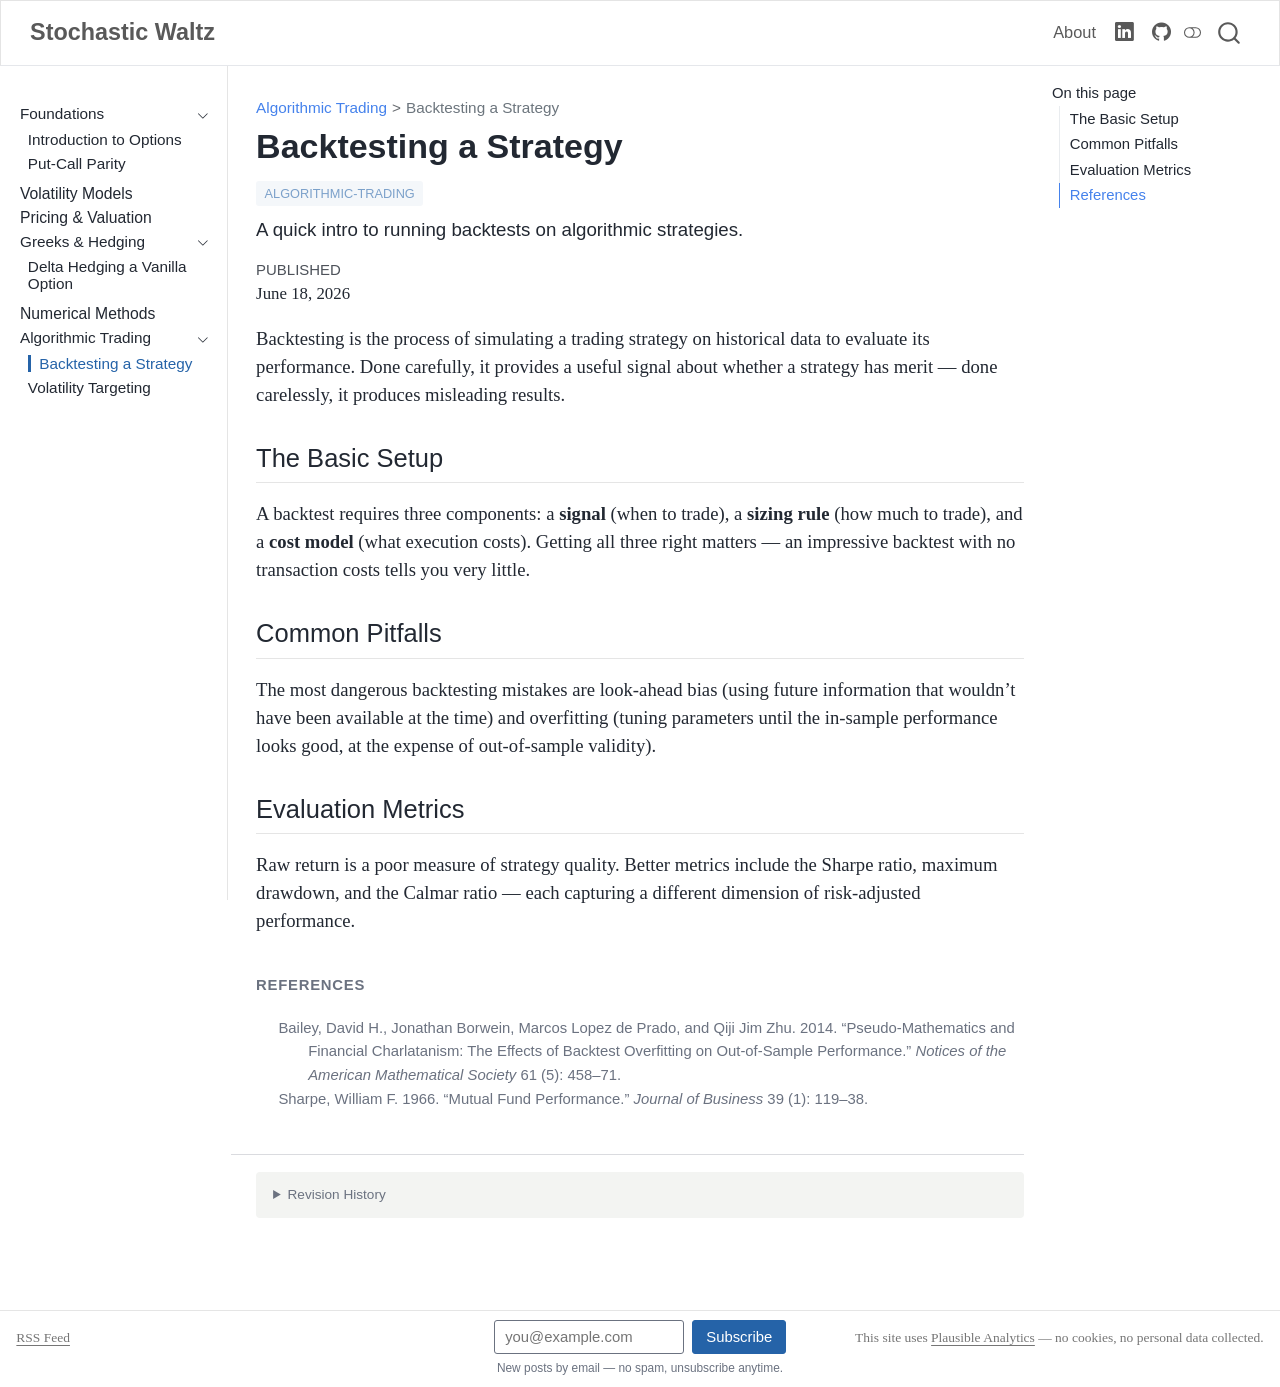
==== posts/algorithmic-trading/backtesting-a-strategy/index.html @ 93219af7 "Built site for gh-pages" ====
<!DOCTYPE html>
<html xmlns="http://www.w3.org/1999/xhtml" lang="en" xml:lang="en"><head>

<meta charset="utf-8">
<meta name="generator" content="quarto-1.9.38">

<meta name="viewport" content="width=device-width, initial-scale=1.0, user-scalable=yes">

<meta name="dcterms.date" content="2026-06-18">
<meta name="description" content="A quick intro to running backtests on algorithmic strategies.">

<title>Backtesting a Strategy – Stochastic Waltz</title>
<style>
/* Default styles provided by pandoc.
** See https://pandoc.org/MANUAL.html#variables-for-html for config info.
*/
code{white-space: pre-wrap;}
span.smallcaps{font-variant: small-caps;}
div.columns{display: flex; gap: min(4vw, 1.5em);}
div.column{flex: auto; overflow-x: auto;}
div.hanging-indent{margin-left: 1.5em; text-indent: -1.5em;}
ul.task-list{list-style: none;}
ul.task-list li input[type="checkbox"] {
  width: 0.8em;
  margin: 0 0.8em 0.2em -1em; /* quarto-specific, see https://github.com/quarto-dev/quarto-cli/issues/4556 */ 
  vertical-align: middle;
}
/* CSS for citations */
div.csl-bib-body { }
div.csl-entry {
  clear: both;
}
.hanging-indent div.csl-entry {
  margin-left:2em;
  text-indent:-2em;
}
div.csl-left-margin {
  min-width:2em;
  float:left;
}
div.csl-right-inline {
  margin-left:2em;
  padding-left:1em;
}
div.csl-indent {
  margin-left: 2em;
}</style>


<script src="../../../site_libs/quarto-nav/quarto-nav.js"></script>
<script src="../../../site_libs/quarto-nav/headroom.min.js"></script>
<script src="../../../site_libs/clipboard/clipboard.min.js"></script>
<script src="../../../site_libs/quarto-search/autocomplete.umd.js"></script>
<script src="../../../site_libs/quarto-search/fuse.min.js"></script>
<script src="../../../site_libs/quarto-search/quarto-search.js"></script>
<meta name="quarto:offset" content="../../../">
<script src="../../../site_libs/quarto-html/quarto.js" type="module"></script>
<script src="../../../site_libs/quarto-html/tabsets/tabsets.js" type="module"></script>
<script src="../../../site_libs/quarto-html/popper.min.js"></script>
<script src="../../../site_libs/quarto-html/tippy.umd.min.js"></script>
<script src="../../../site_libs/quarto-html/anchor.min.js"></script>
<link href="../../../site_libs/quarto-html/tippy.css" rel="stylesheet">
<link href="../../../site_libs/quarto-html/quarto-syntax-highlighting-15634bcf2e68342d4ad2dfa704d543f6.css" rel="stylesheet" class="quarto-color-scheme" id="quarto-text-highlighting-styles">
<link href="../../../site_libs/quarto-html/quarto-syntax-highlighting-dark-0a6b7249c26820e032cb0bd839ff02b1.css" rel="stylesheet" class="quarto-color-scheme quarto-color-alternate" id="quarto-text-highlighting-styles">
<link href="../../../site_libs/quarto-html/quarto-syntax-highlighting-15634bcf2e68342d4ad2dfa704d543f6.css" rel="stylesheet" class="quarto-color-scheme-extra" id="quarto-text-highlighting-styles">
<script src="../../../site_libs/bootstrap/bootstrap.min.js"></script>
<link href="../../../site_libs/bootstrap/bootstrap-icons.css" rel="stylesheet">
<link href="../../../site_libs/bootstrap/bootstrap-d2d8610f6a0727fc4884bb1d548e240c.min.css" rel="stylesheet" append-hash="true" class="quarto-color-scheme" id="quarto-bootstrap" data-mode="light">
<link href="../../../site_libs/bootstrap/bootstrap-dark-616b20ddab5e2bff7db6529fdc875456.min.css" rel="stylesheet" append-hash="true" class="quarto-color-scheme quarto-color-alternate" id="quarto-bootstrap" data-mode="light">
<link href="../../../site_libs/bootstrap/bootstrap-d2d8610f6a0727fc4884bb1d548e240c.min.css" rel="stylesheet" append-hash="true" class="quarto-color-scheme-extra" id="quarto-bootstrap" data-mode="light">
<script id="quarto-search-options" type="application/json">{
  "location": "navbar",
  "copy-button": false,
  "collapse-after": 3,
  "panel-placement": "end",
  "type": "overlay",
  "limit": 50,
  "keyboard-shortcut": [
    "f",
    "/",
    "s"
  ],
  "show-item-context": false,
  "language": {
    "search-no-results-text": "No results",
    "search-matching-documents-text": "matching documents",
    "search-copy-link-title": "Copy link to search",
    "search-hide-matches-text": "Hide additional matches",
    "search-more-match-text": "more match in this document",
    "search-more-matches-text": "more matches in this document",
    "search-clear-button-title": "Clear",
    "search-text-placeholder": "",
    "search-detached-cancel-button-title": "Cancel",
    "search-submit-button-title": "Submit",
    "search-label": "Search"
  }
}</script>


<meta property="og:title" content="Stochastic Waltz">
<meta property="og:description" content="A rigorous, open-access blog on options pricing, volatility modelling, and algorithmic trading.">
<meta property="og:image" content="https://danielobembe.github.io/stochastic-waltz/posts/algorithmic-trading/backtesting-a-strategy/thumbnail.png">
<meta property="og:site_name" content="Stochastic Waltz">
<meta property="og:image:height" content="435">
<meta property="og:image:width" content="706">
</head>

<body class="nav-sidebar docked nav-fixed quarto-light"><script id="quarto-html-before-body" type="application/javascript">
    const toggleBodyColorMode = (bsSheetEl) => {
      const mode = bsSheetEl.getAttribute("data-mode");
      const bodyEl = window.document.querySelector("body");
      if (mode === "dark") {
        bodyEl.classList.add("quarto-dark");
        bodyEl.classList.remove("quarto-light");
      } else {
        bodyEl.classList.add("quarto-light");
        bodyEl.classList.remove("quarto-dark");
      }
    }
    const toggleBodyColorPrimary = () => {
      const bsSheetEl = window.document.querySelector("link#quarto-bootstrap:not([rel=disabled-stylesheet])");
      if (bsSheetEl) {
        toggleBodyColorMode(bsSheetEl);
      }
    }
    const setColorSchemeToggle = (alternate) => {
      const toggles = window.document.querySelectorAll('.quarto-color-scheme-toggle');
      for (let i=0; i < toggles.length; i++) {
        const toggle = toggles[i];
        if (toggle) {
          if (alternate) {
            toggle.classList.add("alternate");
          } else {
            toggle.classList.remove("alternate");
          }
        }
      }
    };
    const toggleColorMode = (alternate) => {
      // Switch the stylesheets
      const primaryStylesheets = window.document.querySelectorAll('link.quarto-color-scheme:not(.quarto-color-alternate)');
      const alternateStylesheets = window.document.querySelectorAll('link.quarto-color-scheme.quarto-color-alternate');
      manageTransitions('#quarto-margin-sidebar .nav-link', false);
      if (alternate) {
        // note: dark is layered on light, we don't disable primary!
        enableStylesheet(alternateStylesheets);
        for (const sheetNode of alternateStylesheets) {
          if (sheetNode.id === "quarto-bootstrap") {
            toggleBodyColorMode(sheetNode);
          }
        }
      } else {
        disableStylesheet(alternateStylesheets);
        enableStylesheet(primaryStylesheets)
        toggleBodyColorPrimary();
      }
      manageTransitions('#quarto-margin-sidebar .nav-link', true);
      // Switch the toggles
      setColorSchemeToggle(alternate)
      // Hack to workaround the fact that safari doesn't
      // properly recolor the scrollbar when toggling (#1455)
      if (navigator.userAgent.indexOf('Safari') > 0 && navigator.userAgent.indexOf('Chrome') == -1) {
        manageTransitions("body", false);
        window.scrollTo(0, 1);
        setTimeout(() => {
          window.scrollTo(0, 0);
          manageTransitions("body", true);
        }, 40);
      }
    }
    const disableStylesheet = (stylesheets) => {
      for (let i=0; i < stylesheets.length; i++) {
        const stylesheet = stylesheets[i];
        stylesheet.rel = 'disabled-stylesheet';
      }
    }
    const enableStylesheet = (stylesheets) => {
      for (let i=0; i < stylesheets.length; i++) {
        const stylesheet = stylesheets[i];
        if(stylesheet.rel !== 'stylesheet') { // for Chrome, which will still FOUC without this check
          stylesheet.rel = 'stylesheet';
        }
      }
    }
    const manageTransitions = (selector, allowTransitions) => {
      const els = window.document.querySelectorAll(selector);
      for (let i=0; i < els.length; i++) {
        const el = els[i];
        if (allowTransitions) {
          el.classList.remove('notransition');
        } else {
          el.classList.add('notransition');
        }
      }
    }
    const isFileUrl = () => {
      return window.location.protocol === 'file:';
    }
    const hasAlternateSentinel = () => {
      let styleSentinel = getColorSchemeSentinel();
      if (styleSentinel !== null) {
        return styleSentinel === "alternate";
      } else {
        return false;
      }
    }
    const setStyleSentinel = (alternate) => {
      const value = alternate ? "alternate" : "default";
      if (!isFileUrl()) {
        window.localStorage.setItem("quarto-color-scheme", value);
      } else {
        localAlternateSentinel = value;
      }
    }
    const getColorSchemeSentinel = () => {
      if (!isFileUrl()) {
        const storageValue = window.localStorage.getItem("quarto-color-scheme");
        return storageValue != null ? storageValue : localAlternateSentinel;
      } else {
        return localAlternateSentinel;
      }
    }
    const toggleGiscusIfUsed = (isAlternate, darkModeDefault) => {
      const baseTheme = document.querySelector('#giscus-base-theme')?.value ?? 'light';
      const alternateTheme = document.querySelector('#giscus-alt-theme')?.value ?? 'dark';
      let newTheme = '';
      if(authorPrefersDark) {
        newTheme = isAlternate ? baseTheme : alternateTheme;
      } else {
        newTheme = isAlternate ? alternateTheme : baseTheme;
      }
      const changeGiscusTheme = () => {
        // From: https://github.com/giscus/giscus/issues/336
        const sendMessage = (message) => {
          const iframe = document.querySelector('iframe.giscus-frame');
          if (!iframe) return;
          iframe.contentWindow.postMessage({ giscus: message }, 'https://giscus.app');
        }
        sendMessage({
          setConfig: {
            theme: newTheme
          }
        });
      }
      const isGiscussLoaded = window.document.querySelector('iframe.giscus-frame') !== null;
      if (isGiscussLoaded) {
        changeGiscusTheme();
      }
    };
    const authorPrefersDark = false;
    const darkModeDefault = authorPrefersDark;
      document.querySelector('link#quarto-text-highlighting-styles.quarto-color-scheme-extra').rel = 'disabled-stylesheet';
      document.querySelector('link#quarto-bootstrap.quarto-color-scheme-extra').rel = 'disabled-stylesheet';
    let localAlternateSentinel = darkModeDefault ? 'alternate' : 'default';
    // Dark / light mode switch
    window.quartoToggleColorScheme = () => {
      // Read the current dark / light value
      let toAlternate = !hasAlternateSentinel();
      toggleColorMode(toAlternate);
      setStyleSentinel(toAlternate);
      toggleGiscusIfUsed(toAlternate, darkModeDefault);
      window.dispatchEvent(new Event('resize'));
    };
    // Switch to dark mode if need be
    if (hasAlternateSentinel()) {
      toggleColorMode(true);
    } else {
      toggleColorMode(false);
    }
  </script>

<div id="quarto-search-results"></div>
  <header id="quarto-header" class="headroom fixed-top">
    <nav class="navbar navbar-expand-lg " data-bs-theme="dark">
      <div class="navbar-container container-fluid">
      <div class="navbar-brand-container mx-auto">
    <a class="navbar-brand" href="../../../index.html">
    <span class="navbar-title">Stochastic Waltz</span>
    </a>
  </div>
            <div id="quarto-search" class="" title="Search"></div>
          <button class="navbar-toggler" type="button" data-bs-toggle="collapse" data-bs-target="#navbarCollapse" aria-controls="navbarCollapse" role="menu" aria-expanded="false" aria-label="Toggle navigation" onclick="if (window.quartoToggleHeadroom) { window.quartoToggleHeadroom(); }">
  <span class="navbar-toggler-icon"></span>
</button>
          <div class="collapse navbar-collapse" id="navbarCollapse">
            <ul class="navbar-nav navbar-nav-scroll ms-auto">
  <li class="nav-item">
    <a class="nav-link" href="../../../about.html"> 
<span class="menu-text">About</span></a>
  </li>  
  <li class="nav-item compact">
    <a class="nav-link" href="https://www.linkedin.com/in/danielobembe/"> <i class="bi bi-linkedin" role="img">
</i> 
<span class="menu-text"></span></a>
  </li>  
  <li class="nav-item compact">
    <a class="nav-link" href="https://github.com/danielobembe"> <i class="bi bi-github" role="img">
</i> 
<span class="menu-text"></span></a>
  </li>  
</ul>
          </div> <!-- /navcollapse -->
            <div class="quarto-navbar-tools">
  <a href="" class="quarto-color-scheme-toggle quarto-navigation-tool  px-1" onclick="window.quartoToggleColorScheme(); return false;" title="Toggle dark mode"><i class="bi"></i></a>
</div>
      </div> <!-- /container-fluid -->
    </nav>
  <nav class="quarto-secondary-nav">
    <div class="container-fluid d-flex">
      <button type="button" class="quarto-btn-toggle btn" data-bs-toggle="collapse" role="button" data-bs-target=".quarto-sidebar-collapse-item" aria-controls="quarto-sidebar" aria-expanded="false" aria-label="Toggle sidebar navigation" onclick="if (window.quartoToggleHeadroom) { window.quartoToggleHeadroom(); }">
        <i class="bi bi-layout-text-sidebar-reverse"></i>
      </button>
        <nav class="quarto-page-breadcrumbs" aria-label="breadcrumb"><ol class="breadcrumb"><li class="breadcrumb-item"><a href="../../../posts/algorithmic-trading/backtesting-a-strategy/index.html">Algorithmic Trading</a></li><li class="breadcrumb-item"><a href="../../../posts/algorithmic-trading/backtesting-a-strategy/index.html">Backtesting a Strategy</a></li></ol></nav>
        <a class="flex-grow-1" role="navigation" data-bs-toggle="collapse" data-bs-target=".quarto-sidebar-collapse-item" aria-controls="quarto-sidebar" aria-expanded="false" aria-label="Toggle sidebar navigation" onclick="if (window.quartoToggleHeadroom) { window.quartoToggleHeadroom(); }">      
        </a>
    </div>
  </nav>
</header>
<!-- content -->
<div id="quarto-content" class="quarto-container page-columns page-rows-contents page-layout-article page-navbar">
<!-- sidebar -->
  <nav id="quarto-sidebar" class="sidebar collapse collapse-horizontal quarto-sidebar-collapse-item sidebar-navigation docked overflow-auto">
    <div class="sidebar-menu-container"> 
    <ul class="list-unstyled mt-1">
        <li class="sidebar-item sidebar-item-section">
      <div class="sidebar-item-container"> 
            <a class="sidebar-item-text sidebar-link text-start" data-bs-toggle="collapse" data-bs-target="#quarto-sidebar-section-1" role="navigation" aria-expanded="true">
 <span class="menu-text">Foundations</span></a>
          <a class="sidebar-item-toggle text-start" data-bs-toggle="collapse" data-bs-target="#quarto-sidebar-section-1" role="navigation" aria-expanded="true" aria-label="Toggle section">
            <i class="bi bi-chevron-right ms-2"></i>
          </a> 
      </div>
      <ul id="quarto-sidebar-section-1" class="collapse list-unstyled sidebar-section depth1 show">  
          <li class="sidebar-item">
  <div class="sidebar-item-container"> 
  <a href="../../../posts/foundations/intro-to-options/index.html" class="sidebar-item-text sidebar-link">
 <span class="menu-text">Introduction to Options</span></a>
  </div>
</li>
          <li class="sidebar-item">
  <div class="sidebar-item-container"> 
  <a href="../../../posts/foundations/put-call-parity/index.html" class="sidebar-item-text sidebar-link">
 <span class="menu-text">Put-Call Parity</span></a>
  </div>
</li>
      </ul>
  </li>
        <li class="sidebar-item sidebar-item-section">
      <span class="sidebar-item-text sidebar-link text-start">
 <span class="menu-text">Volatility Models</span></span>
  </li>
        <li class="sidebar-item sidebar-item-section">
      <span class="sidebar-item-text sidebar-link text-start">
 <span class="menu-text">Pricing &amp; Valuation</span></span>
  </li>
        <li class="sidebar-item sidebar-item-section">
      <div class="sidebar-item-container"> 
            <a class="sidebar-item-text sidebar-link text-start" data-bs-toggle="collapse" data-bs-target="#quarto-sidebar-section-4" role="navigation" aria-expanded="true">
 <span class="menu-text">Greeks &amp; Hedging</span></a>
          <a class="sidebar-item-toggle text-start" data-bs-toggle="collapse" data-bs-target="#quarto-sidebar-section-4" role="navigation" aria-expanded="true" aria-label="Toggle section">
            <i class="bi bi-chevron-right ms-2"></i>
          </a> 
      </div>
      <ul id="quarto-sidebar-section-4" class="collapse list-unstyled sidebar-section depth1 show">  
          <li class="sidebar-item">
  <div class="sidebar-item-container"> 
  <a href="../../../posts/greeks-hedging/delta-hedging-vanilla-option/index.html" class="sidebar-item-text sidebar-link">
 <span class="menu-text">Delta Hedging a Vanilla Option</span></a>
  </div>
</li>
      </ul>
  </li>
        <li class="sidebar-item sidebar-item-section">
      <span class="sidebar-item-text sidebar-link text-start">
 <span class="menu-text">Numerical Methods</span></span>
  </li>
        <li class="sidebar-item sidebar-item-section">
      <div class="sidebar-item-container"> 
            <a class="sidebar-item-text sidebar-link text-start" data-bs-toggle="collapse" data-bs-target="#quarto-sidebar-section-6" role="navigation" aria-expanded="true">
 <span class="menu-text">Algorithmic Trading</span></a>
          <a class="sidebar-item-toggle text-start" data-bs-toggle="collapse" data-bs-target="#quarto-sidebar-section-6" role="navigation" aria-expanded="true" aria-label="Toggle section">
            <i class="bi bi-chevron-right ms-2"></i>
          </a> 
      </div>
      <ul id="quarto-sidebar-section-6" class="collapse list-unstyled sidebar-section depth1 show">  
          <li class="sidebar-item">
  <div class="sidebar-item-container"> 
  <a href="../../../posts/algorithmic-trading/backtesting-a-strategy/index.html" class="sidebar-item-text sidebar-link active">
 <span class="menu-text">Backtesting a Strategy</span></a>
  </div>
</li>
          <li class="sidebar-item">
  <div class="sidebar-item-container"> 
  <a href="../../../posts/algorithmic-trading/volatility-targeting/index.html" class="sidebar-item-text sidebar-link">
 <span class="menu-text">Volatility Targeting</span></a>
  </div>
</li>
      </ul>
  </li>
    </ul>
    </div>
</nav>
<div id="quarto-sidebar-glass" class="quarto-sidebar-collapse-item" data-bs-toggle="collapse" data-bs-target=".quarto-sidebar-collapse-item"></div>
<!-- margin-sidebar -->
    <div id="quarto-margin-sidebar" class="sidebar margin-sidebar">
        <nav id="TOC" role="doc-toc" class="toc-active">
    <h2 id="toc-title">On this page</h2>
   
  <ul>
  <li><a href="#the-basic-setup" id="toc-the-basic-setup" class="nav-link active" data-scroll-target="#the-basic-setup">The Basic Setup</a></li>
  <li><a href="#common-pitfalls" id="toc-common-pitfalls" class="nav-link" data-scroll-target="#common-pitfalls">Common Pitfalls</a></li>
  <li><a href="#evaluation-metrics" id="toc-evaluation-metrics" class="nav-link" data-scroll-target="#evaluation-metrics">Evaluation Metrics</a></li>
  <li><a href="#references" id="toc-references" class="nav-link" data-scroll-target="#references">References</a></li>
  </ul>
</nav>
    </div>
<!-- main -->
<main class="content" id="quarto-document-content">


<header id="title-block-header" class="quarto-title-block default"><nav class="quarto-page-breadcrumbs quarto-title-breadcrumbs d-none d-lg-block" aria-label="breadcrumb"><ol class="breadcrumb"><li class="breadcrumb-item"><a href="../../../posts/algorithmic-trading/backtesting-a-strategy/index.html">Algorithmic Trading</a></li><li class="breadcrumb-item"><a href="../../../posts/algorithmic-trading/backtesting-a-strategy/index.html">Backtesting a Strategy</a></li></ol></nav>
<div class="quarto-title">
<h1 class="title">Backtesting a Strategy</h1>
  <div class="quarto-categories">
    <div class="quarto-category">algorithmic-trading</div>
  </div>
  </div>

<div>
  <div class="description">
    A quick intro to running backtests on algorithmic strategies.
  </div>
</div>


<div class="quarto-title-meta">

    
    <div>
    <div class="quarto-title-meta-heading">Published</div>
    <div class="quarto-title-meta-contents">
      <p class="date">June 18, 2026</p>
    </div>
  </div>
  
    
  </div>
  


</header>


<p>Backtesting is the process of simulating a trading strategy on historical data to evaluate its performance. Done carefully, it provides a useful signal about whether a strategy has merit — done carelessly, it produces misleading results.</p>
<section id="the-basic-setup" class="level2">
<h2 class="anchored" data-anchor-id="the-basic-setup">The Basic Setup</h2>
<p>A backtest requires three components: a <strong>signal</strong> (when to trade), a <strong>sizing rule</strong> (how much to trade), and a <strong>cost model</strong> (what execution costs). Getting all three right matters — an impressive backtest with no transaction costs tells you very little.</p>
</section>
<section id="common-pitfalls" class="level2">
<h2 class="anchored" data-anchor-id="common-pitfalls">Common Pitfalls</h2>
<p>The most dangerous backtesting mistakes are look-ahead bias (using future information that wouldn’t have been available at the time) and overfitting (tuning parameters until the in-sample performance looks good, at the expense of out-of-sample validity).</p>
</section>
<section id="evaluation-metrics" class="level2">
<h2 class="anchored" data-anchor-id="evaluation-metrics">Evaluation Metrics</h2>
<p>Raw return is a poor measure of strategy quality. Better metrics include the Sharpe ratio, maximum drawdown, and the Calmar ratio — each capturing a different dimension of risk-adjusted performance.</p>
</section>
<section id="references" class="level2">
<h2 class="anchored" data-anchor-id="references">References</h2>
<div id="refs" class="references csl-bib-body hanging-indent" role="list">
<div id="ref-bailey2014" class="csl-entry" role="listitem">
Bailey, David H., Jonathan Borwein, Marcos Lopez de Prado, and Qiji Jim Zhu. 2014. <span>“Pseudo-Mathematics and Financial Charlatanism: The Effects of Backtest Overfitting on Out-of-Sample Performance.”</span> <em>Notices of the American Mathematical Society</em> 61 (5): 458–71.
</div>
<div id="ref-sharpe1966" class="csl-entry" role="listitem">
Sharpe, William F. 1966. <span>“Mutual Fund Performance.”</span> <em>Journal of Business</em> 39 (1): 119–38.
</div>
</div>
<hr class="revision-divider">
<details>
<summary>
Revision History
</summary>
<ul>
<li>June 2026 — First published</li>
</ul>
</details>


</section>

</main> <!-- /main -->
<script id="quarto-html-after-body" type="application/javascript">
  window.document.addEventListener("DOMContentLoaded", function (event) {
    // Ensure there is a toggle, if there isn't float one in the top right
    if (window.document.querySelector('.quarto-color-scheme-toggle') === null) {
      const a = window.document.createElement('a');
      a.classList.add('top-right');
      a.classList.add('quarto-color-scheme-toggle');
      a.href = "";
      a.onclick = function() { try { window.quartoToggleColorScheme(); } catch {} return false; };
      const i = window.document.createElement("i");
      i.classList.add('bi');
      a.appendChild(i);
      window.document.body.appendChild(a);
    }
    setColorSchemeToggle(hasAlternateSentinel())
    const icon = "";
    const anchorJS = new window.AnchorJS();
    anchorJS.options = {
      placement: 'right',
      icon: icon
    };
    anchorJS.add('.anchored');
    const isCodeAnnotation = (el) => {
      for (const clz of el.classList) {
        if (clz.startsWith('code-annotation-')) {                     
          return true;
        }
      }
      return false;
    }
    const onCopySuccess = function(e) {
      // button target
      const button = e.trigger;
      // don't keep focus
      button.blur();
      // flash "checked"
      button.classList.add('code-copy-button-checked');
      var currentTitle = button.getAttribute("title");
      button.setAttribute("title", "Copied!");
      let tooltip;
      if (window.bootstrap) {
        button.setAttribute("data-bs-toggle", "tooltip");
        button.setAttribute("data-bs-placement", "left");
        button.setAttribute("data-bs-title", "Copied!");
        tooltip = new bootstrap.Tooltip(button, 
          { trigger: "manual", 
            customClass: "code-copy-button-tooltip",
            offset: [0, -8]});
        tooltip.show();    
      }
      setTimeout(function() {
        if (tooltip) {
          tooltip.hide();
          button.removeAttribute("data-bs-title");
          button.removeAttribute("data-bs-toggle");
          button.removeAttribute("data-bs-placement");
        }
        button.setAttribute("title", currentTitle);
        button.classList.remove('code-copy-button-checked');
      }, 1000);
      // clear code selection
      e.clearSelection();
    }
    const getTextToCopy = function(trigger) {
      const outerScaffold = trigger.parentElement.cloneNode(true);
      const codeEl = outerScaffold.querySelector('code');
      for (const childEl of codeEl.children) {
        if (isCodeAnnotation(childEl)) {
          childEl.remove();
        }
      }
      return codeEl.innerText;
    }
    const clipboard = new window.ClipboardJS('.code-copy-button:not([data-in-quarto-modal])', {
      text: getTextToCopy
    });
    clipboard.on('success', onCopySuccess);
    if (window.document.getElementById('quarto-embedded-source-code-modal')) {
      const clipboardModal = new window.ClipboardJS('.code-copy-button[data-in-quarto-modal]', {
        text: getTextToCopy,
        container: window.document.getElementById('quarto-embedded-source-code-modal')
      });
      clipboardModal.on('success', onCopySuccess);
    }
      var localhostRegex = new RegExp(/^(?:http|https):\/\/localhost\:?[0-9]*\//);
      var mailtoRegex = new RegExp(/^mailto:/);
        var filterRegex = new RegExp("https:\/\/danielobembe\.github\.io\/stochastic-waltz");
      var isInternal = (href) => {
          return filterRegex.test(href) || localhostRegex.test(href) || mailtoRegex.test(href);
      }
      // Inspect non-navigation links and adorn them if external
     var links = window.document.querySelectorAll('a[href]:not(.nav-link):not(.navbar-brand):not(.toc-action):not(.sidebar-link):not(.sidebar-item-toggle):not(.pagination-link):not(.no-external):not([aria-hidden]):not(.dropdown-item):not(.quarto-navigation-tool):not(.about-link)');
      for (var i=0; i<links.length; i++) {
        const link = links[i];
        if (!isInternal(link.href)) {
          // undo the damage that might have been done by quarto-nav.js in the case of
          // links that we want to consider external
          if (link.dataset.originalHref !== undefined) {
            link.href = link.dataset.originalHref;
          }
        }
      }
    function tippyHover(el, contentFn, onTriggerFn, onUntriggerFn) {
      const config = {
        allowHTML: true,
        maxWidth: 500,
        delay: 100,
        arrow: false,
        appendTo: function(el) {
            return el.parentElement;
        },
        interactive: true,
        interactiveBorder: 10,
        theme: 'quarto',
        placement: 'bottom-start',
      };
      if (contentFn) {
        config.content = contentFn;
      }
      if (onTriggerFn) {
        config.onTrigger = onTriggerFn;
      }
      if (onUntriggerFn) {
        config.onUntrigger = onUntriggerFn;
      }
      window.tippy(el, config); 
    }
    const noterefs = window.document.querySelectorAll('a[role="doc-noteref"]');
    for (var i=0; i<noterefs.length; i++) {
      const ref = noterefs[i];
      tippyHover(ref, function() {
        // use id or data attribute instead here
        let href = ref.getAttribute('data-footnote-href') || ref.getAttribute('href');
        try { href = new URL(href).hash; } catch {}
        const id = href.replace(/^#\/?/, "");
        const note = window.document.getElementById(id);
        if (note) {
          return note.innerHTML;
        } else {
          return "";
        }
      });
    }
    const xrefs = window.document.querySelectorAll('a.quarto-xref');
    const processXRef = (id, note) => {
      // Strip column container classes
      const stripColumnClz = (el) => {
        el.classList.remove("page-full", "page-columns");
        if (el.children) {
          for (const child of el.children) {
            stripColumnClz(child);
          }
        }
      }
      stripColumnClz(note)
      if (id === null || id.startsWith('sec-')) {
        // Special case sections, only their first couple elements
        const container = document.createElement("div");
        if (note.children && note.children.length > 2) {
          container.appendChild(note.children[0].cloneNode(true));
          for (let i = 1; i < note.children.length; i++) {
            const child = note.children[i];
            if (child.tagName === "P" && child.innerText === "") {
              continue;
            } else {
              container.appendChild(child.cloneNode(true));
              break;
            }
          }
          if (window.Quarto?.typesetMath) {
            window.Quarto.typesetMath(container);
          }
          return container.innerHTML
        } else {
          if (window.Quarto?.typesetMath) {
            window.Quarto.typesetMath(note);
          }
          return note.innerHTML;
        }
      } else {
        // Remove any anchor links if they are present
        const anchorLink = note.querySelector('a.anchorjs-link');
        if (anchorLink) {
          anchorLink.remove();
        }
        if (window.Quarto?.typesetMath) {
          window.Quarto.typesetMath(note);
        }
        if (note.classList.contains("callout")) {
          return note.outerHTML;
        } else {
          return note.innerHTML;
        }
      }
    }
    for (var i=0; i<xrefs.length; i++) {
      const xref = xrefs[i];
      tippyHover(xref, undefined, function(instance) {
        instance.disable();
        let url = xref.getAttribute('href');
        let hash = undefined; 
        if (url.startsWith('#')) {
          hash = url;
        } else {
          try { hash = new URL(url).hash; } catch {}
        }
        if (hash) {
          const id = hash.replace(/^#\/?/, "");
          const note = window.document.getElementById(id);
          if (note !== null) {
            try {
              const html = processXRef(id, note.cloneNode(true));
              instance.setContent(html);
            } finally {
              instance.enable();
              instance.show();
            }
          } else {
            // See if we can fetch this
            fetch(url.split('#')[0])
            .then(res => res.text())
            .then(html => {
              const parser = new DOMParser();
              const htmlDoc = parser.parseFromString(html, "text/html");
              const note = htmlDoc.getElementById(id);
              if (note !== null) {
                const html = processXRef(id, note);
                instance.setContent(html);
              } 
            }).finally(() => {
              instance.enable();
              instance.show();
            });
          }
        } else {
          // See if we can fetch a full url (with no hash to target)
          // This is a special case and we should probably do some content thinning / targeting
          fetch(url)
          .then(res => res.text())
          .then(html => {
            const parser = new DOMParser();
            const htmlDoc = parser.parseFromString(html, "text/html");
            const note = htmlDoc.querySelector('main.content');
            if (note !== null) {
              // This should only happen for chapter cross references
              // (since there is no id in the URL)
              // remove the first header
              if (note.children.length > 0 && note.children[0].tagName === "HEADER") {
                note.children[0].remove();
              }
              const html = processXRef(null, note);
              instance.setContent(html);
            } 
          }).finally(() => {
            instance.enable();
            instance.show();
          });
        }
      }, function(instance) {
      });
    }
        let selectedAnnoteEl;
        const selectorForAnnotation = ( cell, annotation) => {
          let cellAttr = 'data-code-cell="' + cell + '"';
          let lineAttr = 'data-code-annotation="' +  annotation + '"';
          const selector = 'span[' + cellAttr + '][' + lineAttr + ']';
          return selector;
        }
        const selectCodeLines = (annoteEl) => {
          const doc = window.document;
          const targetCell = annoteEl.getAttribute("data-target-cell");
          const targetAnnotation = annoteEl.getAttribute("data-target-annotation");
          const annoteSpan = window.document.querySelector(selectorForAnnotation(targetCell, targetAnnotation));
          const lines = annoteSpan.getAttribute("data-code-lines").split(",");
          const lineIds = lines.map((line) => {
            return targetCell + "-" + line;
          })
          let top = null;
          let height = null;
          let parent = null;
          if (lineIds.length > 0) {
              //compute the position of the single el (top and bottom and make a div)
              const el = window.document.getElementById(lineIds[0]);
              top = el.offsetTop;
              height = el.offsetHeight;
              parent = el.parentElement.parentElement;
            if (lineIds.length > 1) {
              const lastEl = window.document.getElementById(lineIds[lineIds.length - 1]);
              const bottom = lastEl.offsetTop + lastEl.offsetHeight;
              height = bottom - top;
            }
            if (top !== null && height !== null && parent !== null) {
              // cook up a div (if necessary) and position it 
              let div = window.document.getElementById("code-annotation-line-highlight");
              if (div === null) {
                div = window.document.createElement("div");
                div.setAttribute("id", "code-annotation-line-highlight");
                div.style.position = 'absolute';
                parent.appendChild(div);
              }
              div.style.top = top - 2 + "px";
              div.style.height = height + 4 + "px";
              div.style.left = 0;
              let gutterDiv = window.document.getElementById("code-annotation-line-highlight-gutter");
              if (gutterDiv === null) {
                gutterDiv = window.document.createElement("div");
                gutterDiv.setAttribute("id", "code-annotation-line-highlight-gutter");
                gutterDiv.style.position = 'absolute';
                const codeCell = window.document.getElementById(targetCell);
                const gutter = codeCell.querySelector('.code-annotation-gutter');
                gutter.appendChild(gutterDiv);
              }
              gutterDiv.style.top = top - 2 + "px";
              gutterDiv.style.height = height + 4 + "px";
            }
            selectedAnnoteEl = annoteEl;
          }
        };
        const unselectCodeLines = () => {
          const elementsIds = ["code-annotation-line-highlight", "code-annotation-line-highlight-gutter"];
          elementsIds.forEach((elId) => {
            const div = window.document.getElementById(elId);
            if (div) {
              div.remove();
            }
          });
          selectedAnnoteEl = undefined;
        };
          // Handle positioning of the toggle
      window.addEventListener(
        "resize",
        throttle(() => {
          elRect = undefined;
          if (selectedAnnoteEl) {
            selectCodeLines(selectedAnnoteEl);
          }
        }, 10)
      );
      function throttle(fn, ms) {
      let throttle = false;
      let timer;
        return (...args) => {
          if(!throttle) { // first call gets through
              fn.apply(this, args);
              throttle = true;
          } else { // all the others get throttled
              if(timer) clearTimeout(timer); // cancel #2
              timer = setTimeout(() => {
                fn.apply(this, args);
                timer = throttle = false;
              }, ms);
          }
        };
      }
        // Attach click handler to the DT
        const annoteDls = window.document.querySelectorAll('dt[data-target-cell]');
        for (const annoteDlNode of annoteDls) {
          annoteDlNode.addEventListener('click', (event) => {
            const clickedEl = event.target;
            if (clickedEl !== selectedAnnoteEl) {
              unselectCodeLines();
              const activeEl = window.document.querySelector('dt[data-target-cell].code-annotation-active');
              if (activeEl) {
                activeEl.classList.remove('code-annotation-active');
              }
              selectCodeLines(clickedEl);
              clickedEl.classList.add('code-annotation-active');
            } else {
              // Unselect the line
              unselectCodeLines();
              clickedEl.classList.remove('code-annotation-active');
            }
          });
        }
    const findCites = (el) => {
      const parentEl = el.parentElement;
      if (parentEl) {
        const cites = parentEl.dataset.cites;
        if (cites) {
          return {
            el,
            cites: cites.split(' ')
          };
        } else {
          return findCites(el.parentElement)
        }
      } else {
        return undefined;
      }
    };
    var bibliorefs = window.document.querySelectorAll('a[role="doc-biblioref"]');
    for (var i=0; i<bibliorefs.length; i++) {
      const ref = bibliorefs[i];
      const citeInfo = findCites(ref);
      if (citeInfo) {
        tippyHover(citeInfo.el, function() {
          var popup = window.document.createElement('div');
          citeInfo.cites.forEach(function(cite) {
            var citeDiv = window.document.createElement('div');
            citeDiv.classList.add('hanging-indent');
            citeDiv.classList.add('csl-entry');
            var biblioDiv = window.document.getElementById('ref-' + cite);
            if (biblioDiv) {
              citeDiv.innerHTML = biblioDiv.innerHTML;
            }
            popup.appendChild(citeDiv);
          });
          return popup.innerHTML;
        });
      }
    }
  });
  </script>
<input type="hidden" id="giscus-base-theme" value="preferred_color_scheme">
<input type="hidden" id="giscus-alt-theme" value="preferred_color_scheme">
<script>
  function loadGiscus() {
    // Function to get the theme based on body class
    const getTheme = () => {
      let baseTheme = document.getElementById('giscus-base-theme').value;
      let altTheme = document.getElementById('giscus-alt-theme').value;
      if (authorPrefersDark) {
          [baseTheme, altTheme] = [altTheme, baseTheme];
      }
      return document.body.classList.contains('quarto-dark') ? altTheme : baseTheme;
    };
    const script = document.createElement("script");
    script.src = "https://giscus.app/client.js";
    script.async = true;
    script.dataset.repo = "danielobembe/stochastic-waltz";
    script.dataset.repoId = "R_kgDOS80Rag";
    script.dataset.category = "Announcements";
    script.dataset.categoryId = "DIC_kwDOS80Ras4DAc9A";
    script.dataset.mapping = "pathname";
    script.dataset.reactionsEnabled = "1";
    script.dataset.emitMetadata = "0";
    script.dataset.inputPosition = "bottom";
    script.dataset.theme = getTheme();
    script.dataset.lang = "en";
    script.crossOrigin = "anonymous";
    // Append the script to the desired div instead of at the end of the body
    document.getElementById("quarto-content").appendChild(script);
  }
  loadGiscus();
</script>
</div> <!-- /content -->
<footer class="footer">
  <div class="nav-footer">
    <div class="nav-footer-left">
<p><a href="../../../index.xml">RSS Feed</a></p>
</div>   
    <div class="nav-footer-center">
<form action="https://buttondown.com/api/emails/embed-subscribe/ayo.obembe" method="post" target="popupwindow" onsubmit="window.open('https://buttondown.com/ayo.obembe', 'popupwindow')" class="subscribe-form">
<input type="email" name="email" id="bd-email" placeholder="you@example.com" required=""> <input type="submit" value="Subscribe">
</form>
<div class="subscribe-caption">
New posts by email — no spam, unsubscribe anytime.
</div>
</div>
    <div class="nav-footer-right">
<p>This site uses <a href="https://plausible.io">Plausible Analytics</a> — no cookies, no personal data collected.</p>
</div>
  </div>
</footer>




</body></html>
---- site_libs/quarto-html/tippy.css ----
.tippy-box[data-animation=fade][data-state=hidden]{opacity:0}[data-tippy-root]{max-width:calc(100vw - 10px)}.tippy-box{position:relative;background-color:#333;color:#fff;border-radius:4px;font-size:14px;line-height:1.4;white-space:normal;outline:0;transition-property:transform,visibility,opacity}.tippy-box[data-placement^=top]>.tippy-arrow{bottom:0}.tippy-box[data-placement^=top]>.tippy-arrow:before{bottom:-7px;left:0;border-width:8px 8px 0;border-top-color:initial;transform-origin:center top}.tippy-box[data-placement^=bottom]>.tippy-arrow{top:0}.tippy-box[data-placement^=bottom]>.tippy-arrow:before{top:-7px;left:0;border-width:0 8px 8px;border-bottom-color:initial;transform-origin:center bottom}.tippy-box[data-placement^=left]>.tippy-arrow{right:0}.tippy-box[data-placement^=left]>.tippy-arrow:before{border-width:8px 0 8px 8px;border-left-color:initial;right:-7px;transform-origin:center left}.tippy-box[data-placement^=right]>.tippy-arrow{left:0}.tippy-box[data-placement^=right]>.tippy-arrow:before{left:-7px;border-width:8px 8px 8px 0;border-right-color:initial;transform-origin:center right}.tippy-box[data-inertia][data-state=visible]{transition-timing-function:cubic-bezier(.54,1.5,.38,1.11)}.tippy-arrow{width:16px;height:16px;color:#333}.tippy-arrow:before{content:"";position:absolute;border-color:transparent;border-style:solid}.tippy-content{position:relative;padding:5px 9px;z-index:1}
---- site_libs/quarto-html/quarto-syntax-highlighting-15634bcf2e68342d4ad2dfa704d543f6.css ----
/* quarto syntax highlight colors */
:root {
  --quarto-hl-ot-color: #003B4F;
  --quarto-hl-at-color: #657422;
  --quarto-hl-ss-color: #20794D;
  --quarto-hl-an-color: #5E5E5E;
  --quarto-hl-fu-color: #4758AB;
  --quarto-hl-st-color: #20794D;
  --quarto-hl-cf-color: #003B4F;
  --quarto-hl-op-color: #5E5E5E;
  --quarto-hl-er-color: #AD0000;
  --quarto-hl-bn-color: #AD0000;
  --quarto-hl-al-color: #AD0000;
  --quarto-hl-va-color: #111111;
  --quarto-hl-bu-color: inherit;
  --quarto-hl-ex-color: inherit;
  --quarto-hl-pp-color: #AD0000;
  --quarto-hl-in-color: #5E5E5E;
  --quarto-hl-vs-color: #20794D;
  --quarto-hl-wa-color: #5E5E5E;
  --quarto-hl-do-color: #5E5E5E;
  --quarto-hl-im-color: #00769E;
  --quarto-hl-ch-color: #20794D;
  --quarto-hl-dt-color: #AD0000;
  --quarto-hl-fl-color: #AD0000;
  --quarto-hl-co-color: #5E5E5E;
  --quarto-hl-cv-color: #5E5E5E;
  --quarto-hl-cn-color: #8f5902;
  --quarto-hl-sc-color: #5E5E5E;
  --quarto-hl-dv-color: #AD0000;
  --quarto-hl-kw-color: #003B4F;
}

/* other quarto variables */
:root {
  --quarto-font-monospace: SFMono-Regular, Menlo, Monaco, Consolas, "Liberation Mono", "Courier New", monospace;
}

/* syntax highlight based on Pandoc's rules */
pre > code.sourceCode > span {
  color: #003B4F;
}

code.sourceCode > span {
  color: #003B4F;
}

div.sourceCode,
div.sourceCode pre.sourceCode {
  color: #003B4F;
}

/* Normal */
code span {
  color: #003B4F;
}

/* Alert */
code span.al {
  color: #AD0000;
  font-style: inherit;
}

/* Annotation */
code span.an {
  color: #5E5E5E;
  font-style: inherit;
}

/* Attribute */
code span.at {
  color: #657422;
  font-style: inherit;
}

/* BaseN */
code span.bn {
  color: #AD0000;
  font-style: inherit;
}

/* BuiltIn */
code span.bu {
  font-style: inherit;
}

/* ControlFlow */
code span.cf {
  color: #003B4F;
  font-weight: bold;
  font-style: inherit;
}

/* Char */
code span.ch {
  color: #20794D;
  font-style: inherit;
}

/* Constant */
code span.cn {
  color: #8f5902;
  font-style: inherit;
}

/* Comment */
code span.co {
  color: #5E5E5E;
  font-style: inherit;
}

/* CommentVar */
code span.cv {
  color: #5E5E5E;
  font-style: italic;
}

/* Documentation */
code span.do {
  color: #5E5E5E;
  font-style: italic;
}

/* DataType */
code span.dt {
  color: #AD0000;
  font-style: inherit;
}

/* DecVal */
code span.dv {
  color: #AD0000;
  font-style: inherit;
}

/* Error */
code span.er {
  color: #AD0000;
  font-style: inherit;
}

/* Extension */
code span.ex {
  font-style: inherit;
}

/* Float */
code span.fl {
  color: #AD0000;
  font-style: inherit;
}

/* Function */
code span.fu {
  color: #4758AB;
  font-style: inherit;
}

/* Import */
code span.im {
  color: #00769E;
  font-style: inherit;
}

/* Information */
code span.in {
  color: #5E5E5E;
  font-style: inherit;
}

/* Keyword */
code span.kw {
  color: #003B4F;
  font-weight: bold;
  font-style: inherit;
}

/* Operator */
code span.op {
  color: #5E5E5E;
  font-style: inherit;
}

/* Other */
code span.ot {
  color: #003B4F;
  font-style: inherit;
}

/* Preprocessor */
code span.pp {
  color: #AD0000;
  font-style: inherit;
}

/* SpecialChar */
code span.sc {
  color: #5E5E5E;
  font-style: inherit;
}

/* SpecialString */
code span.ss {
  color: #20794D;
  font-style: inherit;
}

/* String */
code span.st {
  color: #20794D;
  font-style: inherit;
}

/* Variable */
code span.va {
  color: #111111;
  font-style: inherit;
}

/* VerbatimString */
code span.vs {
  color: #20794D;
  font-style: inherit;
}

/* Warning */
code span.wa {
  color: #5E5E5E;
  font-style: italic;
}

.prevent-inlining {
  content: "</";
}

/*# sourceMappingURL=f23921c56f73e400b49028c9186a1aa0.css.map */
---- site_libs/quarto-html/quarto-syntax-highlighting-dark-0a6b7249c26820e032cb0bd839ff02b1.css ----
/* quarto syntax highlight colors */
:root {
  --quarto-hl-al-color: #f07178;
  --quarto-hl-an-color: #d4d0ab;
  --quarto-hl-at-color: #00e0e0;
  --quarto-hl-bn-color: #d4d0ab;
  --quarto-hl-bu-color: #abe338;
  --quarto-hl-ch-color: #abe338;
  --quarto-hl-co-color: #f8f8f2;
  --quarto-hl-cv-color: #ffd700;
  --quarto-hl-cn-color: #ffd700;
  --quarto-hl-cf-color: #ffa07a;
  --quarto-hl-dt-color: #ffa07a;
  --quarto-hl-dv-color: #d4d0ab;
  --quarto-hl-do-color: #f8f8f2;
  --quarto-hl-er-color: #f07178;
  --quarto-hl-ex-color: #00e0e0;
  --quarto-hl-fl-color: #d4d0ab;
  --quarto-hl-fu-color: #ffa07a;
  --quarto-hl-im-color: #abe338;
  --quarto-hl-in-color: #d4d0ab;
  --quarto-hl-kw-color: #ffa07a;
  --quarto-hl-op-color: #ffa07a;
  --quarto-hl-ot-color: #00e0e0;
  --quarto-hl-pp-color: #dcc6e0;
  --quarto-hl-re-color: #00e0e0;
  --quarto-hl-sc-color: #abe338;
  --quarto-hl-ss-color: #abe338;
  --quarto-hl-st-color: #abe338;
  --quarto-hl-va-color: #00e0e0;
  --quarto-hl-vs-color: #abe338;
  --quarto-hl-wa-color: #dcc6e0;
}

/* other quarto variables */
:root {
  --quarto-font-monospace: SFMono-Regular, Menlo, Monaco, Consolas, "Liberation Mono", "Courier New", monospace;
}

/* syntax highlight based on Pandoc's rules */
pre > code.sourceCode > span {
  color: #f8f8f2;
}

code.sourceCode > span {
  color: #f8f8f2;
}

div.sourceCode,
div.sourceCode pre.sourceCode {
  color: #f8f8f2;
}

/* Normal */
code span {
  color: #f8f8f2;
}

/* Alert */
code span.al {
  color: #f07178;
}

/* Annotation */
code span.an {
  color: #d4d0ab;
}

/* Attribute */
code span.at {
  color: #00e0e0;
}

/* BaseN */
code span.bn {
  color: #d4d0ab;
}

/* BuiltIn */
code span.bu {
  color: #abe338;
}

/* ControlFlow */
code span.cf {
  font-weight: bold;
  color: #ffa07a;
}

/* Char */
code span.ch {
  color: #abe338;
}

/* Constant */
code span.cn {
  color: #ffd700;
}

/* Comment */
code span.co {
  font-style: italic;
  color: #f8f8f2;
}

/* CommentVar */
code span.cv {
  color: #ffd700;
}

/* Documentation */
code span.do {
  color: #f8f8f2;
}

/* DataType */
code span.dt {
  color: #ffa07a;
}

/* DecVal */
code span.dv {
  color: #d4d0ab;
}

/* Error */
code span.er {
  color: #f07178;
  text-decoration: underline;
}

/* Extension */
code span.ex {
  font-weight: bold;
  color: #00e0e0;
}

/* Float */
code span.fl {
  color: #d4d0ab;
}

/* Function */
code span.fu {
  color: #ffa07a;
}

/* Import */
code span.im {
  color: #abe338;
}

/* Information */
code span.in {
  color: #d4d0ab;
}

/* Keyword */
code span.kw {
  font-weight: bold;
  color: #ffa07a;
}

/* Operator */
code span.op {
  color: #ffa07a;
}

/* Other */
code span.ot {
  color: #00e0e0;
}

/* Preprocessor */
code span.pp {
  color: #dcc6e0;
}

/* RegionMarker */
code span.re {
  background-color: #f8f8f2;
  color: #00e0e0;
}

/* SpecialChar */
code span.sc {
  color: #abe338;
}

/* SpecialString */
code span.ss {
  color: #abe338;
}

/* String */
code span.st {
  color: #abe338;
}

/* Variable */
code span.va {
  color: #00e0e0;
}

/* VerbatimString */
code span.vs {
  color: #abe338;
}

/* Warning */
code span.wa {
  color: #dcc6e0;
}

.prevent-inlining {
  content: "</";
}

/*# sourceMappingURL=175367c052bafc98bd680af3479823f0.css.map */
---- site_libs/quarto-html/quarto-syntax-highlighting-15634bcf2e68342d4ad2dfa704d543f6.css ----
/* quarto syntax highlight colors */
:root {
  --quarto-hl-ot-color: #003B4F;
  --quarto-hl-at-color: #657422;
  --quarto-hl-ss-color: #20794D;
  --quarto-hl-an-color: #5E5E5E;
  --quarto-hl-fu-color: #4758AB;
  --quarto-hl-st-color: #20794D;
  --quarto-hl-cf-color: #003B4F;
  --quarto-hl-op-color: #5E5E5E;
  --quarto-hl-er-color: #AD0000;
  --quarto-hl-bn-color: #AD0000;
  --quarto-hl-al-color: #AD0000;
  --quarto-hl-va-color: #111111;
  --quarto-hl-bu-color: inherit;
  --quarto-hl-ex-color: inherit;
  --quarto-hl-pp-color: #AD0000;
  --quarto-hl-in-color: #5E5E5E;
  --quarto-hl-vs-color: #20794D;
  --quarto-hl-wa-color: #5E5E5E;
  --quarto-hl-do-color: #5E5E5E;
  --quarto-hl-im-color: #00769E;
  --quarto-hl-ch-color: #20794D;
  --quarto-hl-dt-color: #AD0000;
  --quarto-hl-fl-color: #AD0000;
  --quarto-hl-co-color: #5E5E5E;
  --quarto-hl-cv-color: #5E5E5E;
  --quarto-hl-cn-color: #8f5902;
  --quarto-hl-sc-color: #5E5E5E;
  --quarto-hl-dv-color: #AD0000;
  --quarto-hl-kw-color: #003B4F;
}

/* other quarto variables */
:root {
  --quarto-font-monospace: SFMono-Regular, Menlo, Monaco, Consolas, "Liberation Mono", "Courier New", monospace;
}

/* syntax highlight based on Pandoc's rules */
pre > code.sourceCode > span {
  color: #003B4F;
}

code.sourceCode > span {
  color: #003B4F;
}

div.sourceCode,
div.sourceCode pre.sourceCode {
  color: #003B4F;
}

/* Normal */
code span {
  color: #003B4F;
}

/* Alert */
code span.al {
  color: #AD0000;
  font-style: inherit;
}

/* Annotation */
code span.an {
  color: #5E5E5E;
  font-style: inherit;
}

/* Attribute */
code span.at {
  color: #657422;
  font-style: inherit;
}

/* BaseN */
code span.bn {
  color: #AD0000;
  font-style: inherit;
}

/* BuiltIn */
code span.bu {
  font-style: inherit;
}

/* ControlFlow */
code span.cf {
  color: #003B4F;
  font-weight: bold;
  font-style: inherit;
}

/* Char */
code span.ch {
  color: #20794D;
  font-style: inherit;
}

/* Constant */
code span.cn {
  color: #8f5902;
  font-style: inherit;
}

/* Comment */
code span.co {
  color: #5E5E5E;
  font-style: inherit;
}

/* CommentVar */
code span.cv {
  color: #5E5E5E;
  font-style: italic;
}

/* Documentation */
code span.do {
  color: #5E5E5E;
  font-style: italic;
}

/* DataType */
code span.dt {
  color: #AD0000;
  font-style: inherit;
}

/* DecVal */
code span.dv {
  color: #AD0000;
  font-style: inherit;
}

/* Error */
code span.er {
  color: #AD0000;
  font-style: inherit;
}

/* Extension */
code span.ex {
  font-style: inherit;
}

/* Float */
code span.fl {
  color: #AD0000;
  font-style: inherit;
}

/* Function */
code span.fu {
  color: #4758AB;
  font-style: inherit;
}

/* Import */
code span.im {
  color: #00769E;
  font-style: inherit;
}

/* Information */
code span.in {
  color: #5E5E5E;
  font-style: inherit;
}

/* Keyword */
code span.kw {
  color: #003B4F;
  font-weight: bold;
  font-style: inherit;
}

/* Operator */
code span.op {
  color: #5E5E5E;
  font-style: inherit;
}

/* Other */
code span.ot {
  color: #003B4F;
  font-style: inherit;
}

/* Preprocessor */
code span.pp {
  color: #AD0000;
  font-style: inherit;
}

/* SpecialChar */
code span.sc {
  color: #5E5E5E;
  font-style: inherit;
}

/* SpecialString */
code span.ss {
  color: #20794D;
  font-style: inherit;
}

/* String */
code span.st {
  color: #20794D;
  font-style: inherit;
}

/* Variable */
code span.va {
  color: #111111;
  font-style: inherit;
}

/* VerbatimString */
code span.vs {
  color: #20794D;
  font-style: inherit;
}

/* Warning */
code span.wa {
  color: #5E5E5E;
  font-style: italic;
}

.prevent-inlining {
  content: "</";
}

/*# sourceMappingURL=f23921c56f73e400b49028c9186a1aa0.css.map */
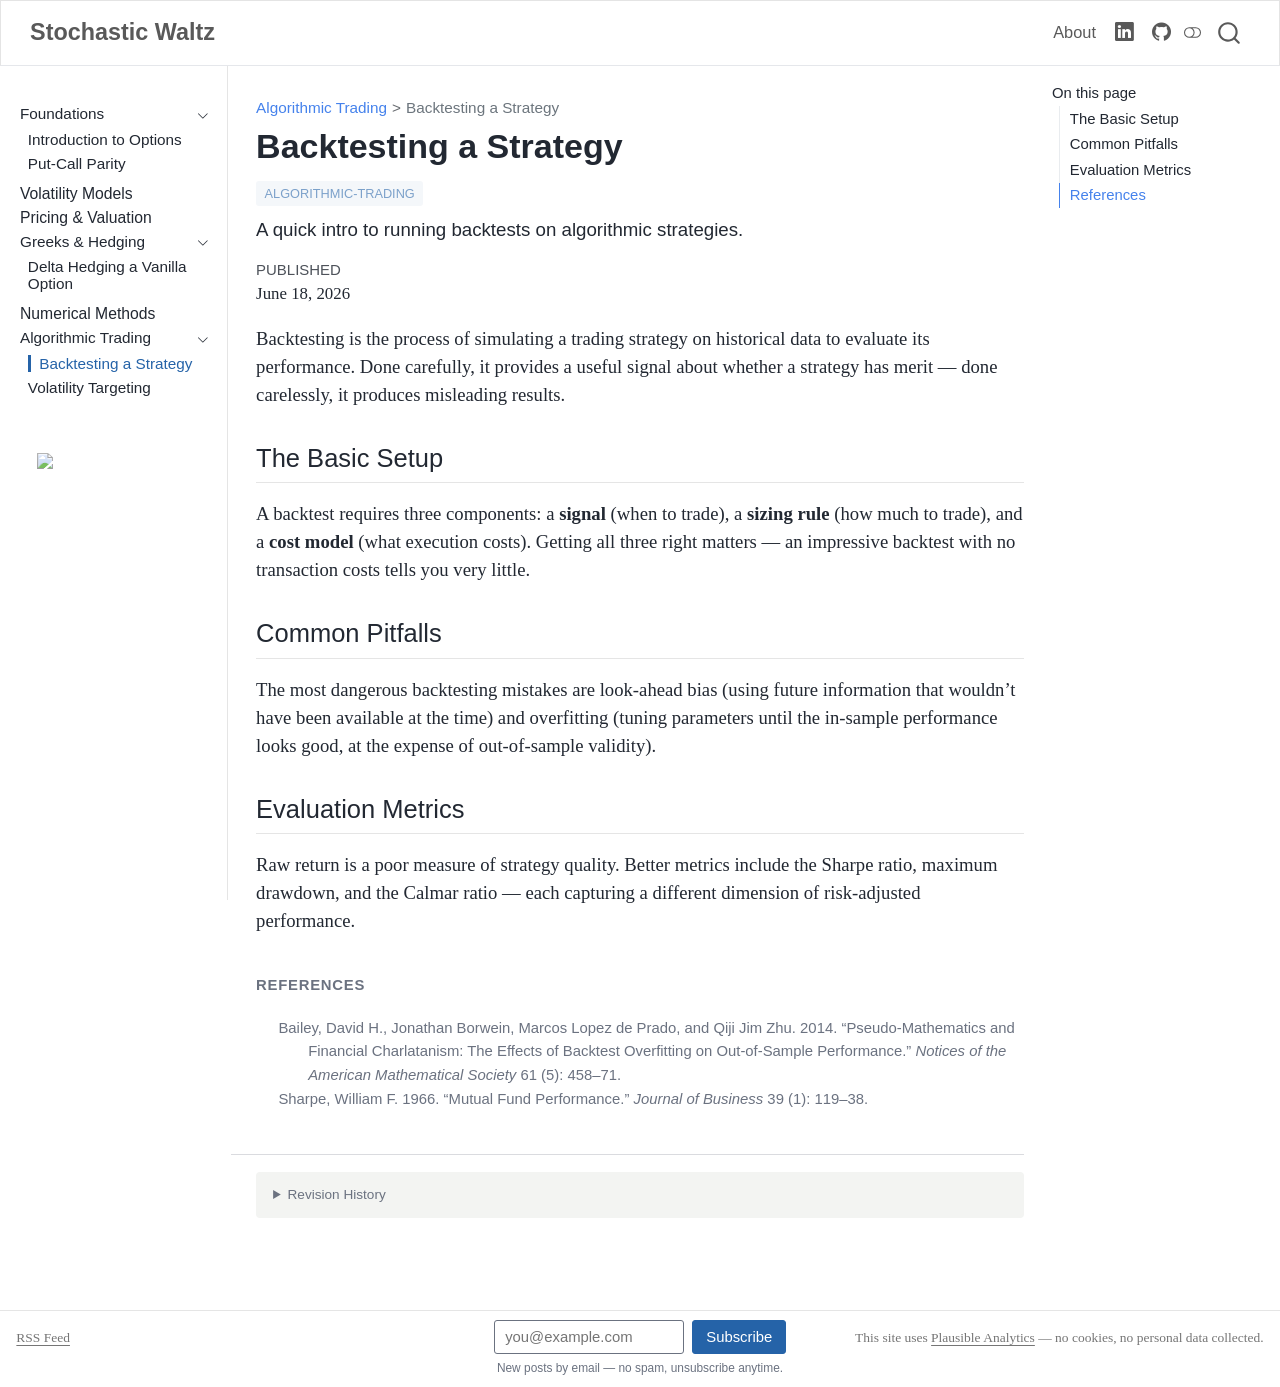
==== commit 40a053bd: "Built site for gh-pages" ====
--- a/posts/algorithmic-trading/backtesting-a-strategy/index.html
+++ b/posts/algorithmic-trading/backtesting-a-strategy/index.html
@@ -65,9 +65,9 @@
 <link href="../../../site_libs/quarto-html/quarto-syntax-highlighting-15634bcf2e68342d4ad2dfa704d543f6.css" rel="stylesheet" class="quarto-color-scheme-extra" id="quarto-text-highlighting-styles">
 <script src="../../../site_libs/bootstrap/bootstrap.min.js"></script>
 <link href="../../../site_libs/bootstrap/bootstrap-icons.css" rel="stylesheet">
-<link href="../../../site_libs/bootstrap/bootstrap-d2d8610f6a0727fc4884bb1d548e240c.min.css" rel="stylesheet" append-hash="true" class="quarto-color-scheme" id="quarto-bootstrap" data-mode="light">
-<link href="../../../site_libs/bootstrap/bootstrap-dark-616b20ddab5e2bff7db6529fdc875456.min.css" rel="stylesheet" append-hash="true" class="quarto-color-scheme quarto-color-alternate" id="quarto-bootstrap" data-mode="light">
-<link href="../../../site_libs/bootstrap/bootstrap-d2d8610f6a0727fc4884bb1d548e240c.min.css" rel="stylesheet" append-hash="true" class="quarto-color-scheme-extra" id="quarto-bootstrap" data-mode="light">
+<link href="../../../site_libs/bootstrap/bootstrap-8ff12633ea7a4315444b7edf3dde7a92.min.css" rel="stylesheet" append-hash="true" class="quarto-color-scheme" id="quarto-bootstrap" data-mode="light">
+<link href="../../../site_libs/bootstrap/bootstrap-dark-f209f070b57835fc06c1c45b2c046c11.min.css" rel="stylesheet" append-hash="true" class="quarto-color-scheme quarto-color-alternate" id="quarto-bootstrap" data-mode="light">
+<link href="../../../site_libs/bootstrap/bootstrap-8ff12633ea7a4315444b7edf3dde7a92.min.css" rel="stylesheet" append-hash="true" class="quarto-color-scheme-extra" id="quarto-bootstrap" data-mode="light">
 <script id="quarto-search-options" type="application/json">{
   "location": "navbar",
   "copy-button": false,
@@ -399,7 +399,11 @@
   </li>
     </ul>
     </div>
-</nav>
+<div class="quarto-sidebar-footer"><div class="sidebar-footer-item">
+<div class="visitor-badge">
+<p><img src="https://api.visitorbadge.io/api/visitors?path=https%3A%2F%2Fdanielobembe.github.io%2Fstochastic-waltz&amp;countColor=%23263759" class="img-fluid"></p>
+</div>
+</div></div></nav>
 <div id="quarto-sidebar-glass" class="quarto-sidebar-collapse-item" data-bs-toggle="collapse" data-bs-target=".quarto-sidebar-collapse-item"></div>
 <!-- margin-sidebar -->
     <div id="quarto-margin-sidebar" class="sidebar margin-sidebar">
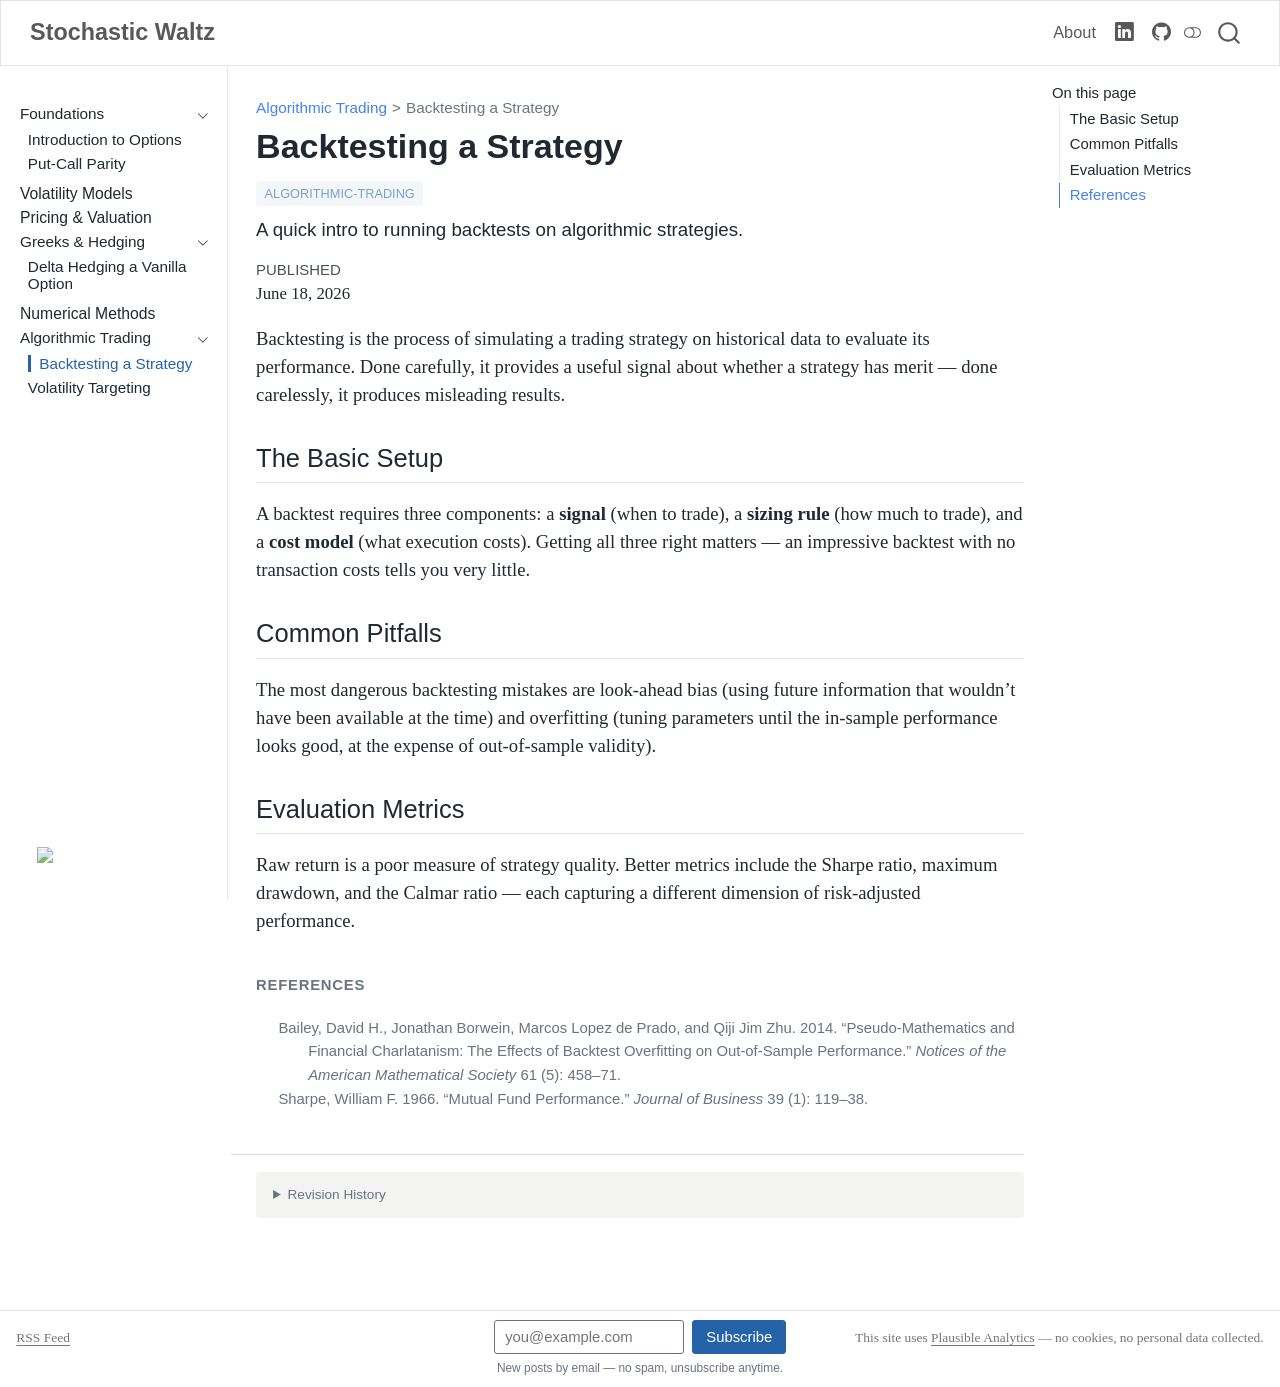
==== commit 75ab052a: "Built site for gh-pages" ====
--- a/posts/algorithmic-trading/backtesting-a-strategy/index.html
+++ b/posts/algorithmic-trading/backtesting-a-strategy/index.html
@@ -65,9 +65,9 @@
 <link href="../../../site_libs/quarto-html/quarto-syntax-highlighting-15634bcf2e68342d4ad2dfa704d543f6.css" rel="stylesheet" class="quarto-color-scheme-extra" id="quarto-text-highlighting-styles">
 <script src="../../../site_libs/bootstrap/bootstrap.min.js"></script>
 <link href="../../../site_libs/bootstrap/bootstrap-icons.css" rel="stylesheet">
-<link href="../../../site_libs/bootstrap/bootstrap-8ff12633ea7a4315444b7edf3dde7a92.min.css" rel="stylesheet" append-hash="true" class="quarto-color-scheme" id="quarto-bootstrap" data-mode="light">
-<link href="../../../site_libs/bootstrap/bootstrap-dark-f209f070b57835fc06c1c45b2c046c11.min.css" rel="stylesheet" append-hash="true" class="quarto-color-scheme quarto-color-alternate" id="quarto-bootstrap" data-mode="light">
-<link href="../../../site_libs/bootstrap/bootstrap-8ff12633ea7a4315444b7edf3dde7a92.min.css" rel="stylesheet" append-hash="true" class="quarto-color-scheme-extra" id="quarto-bootstrap" data-mode="light">
+<link href="../../../site_libs/bootstrap/bootstrap-63cf92a42c0d3b19b1ca8dcf33dc2b44.min.css" rel="stylesheet" append-hash="true" class="quarto-color-scheme" id="quarto-bootstrap" data-mode="light">
+<link href="../../../site_libs/bootstrap/bootstrap-dark-9946987863668397b6c15bf0b02a0d20.min.css" rel="stylesheet" append-hash="true" class="quarto-color-scheme quarto-color-alternate" id="quarto-bootstrap" data-mode="light">
+<link href="../../../site_libs/bootstrap/bootstrap-63cf92a42c0d3b19b1ca8dcf33dc2b44.min.css" rel="stylesheet" append-hash="true" class="quarto-color-scheme-extra" id="quarto-bootstrap" data-mode="light">
 <script id="quarto-search-options" type="application/json">{
   "location": "navbar",
   "copy-button": false,
